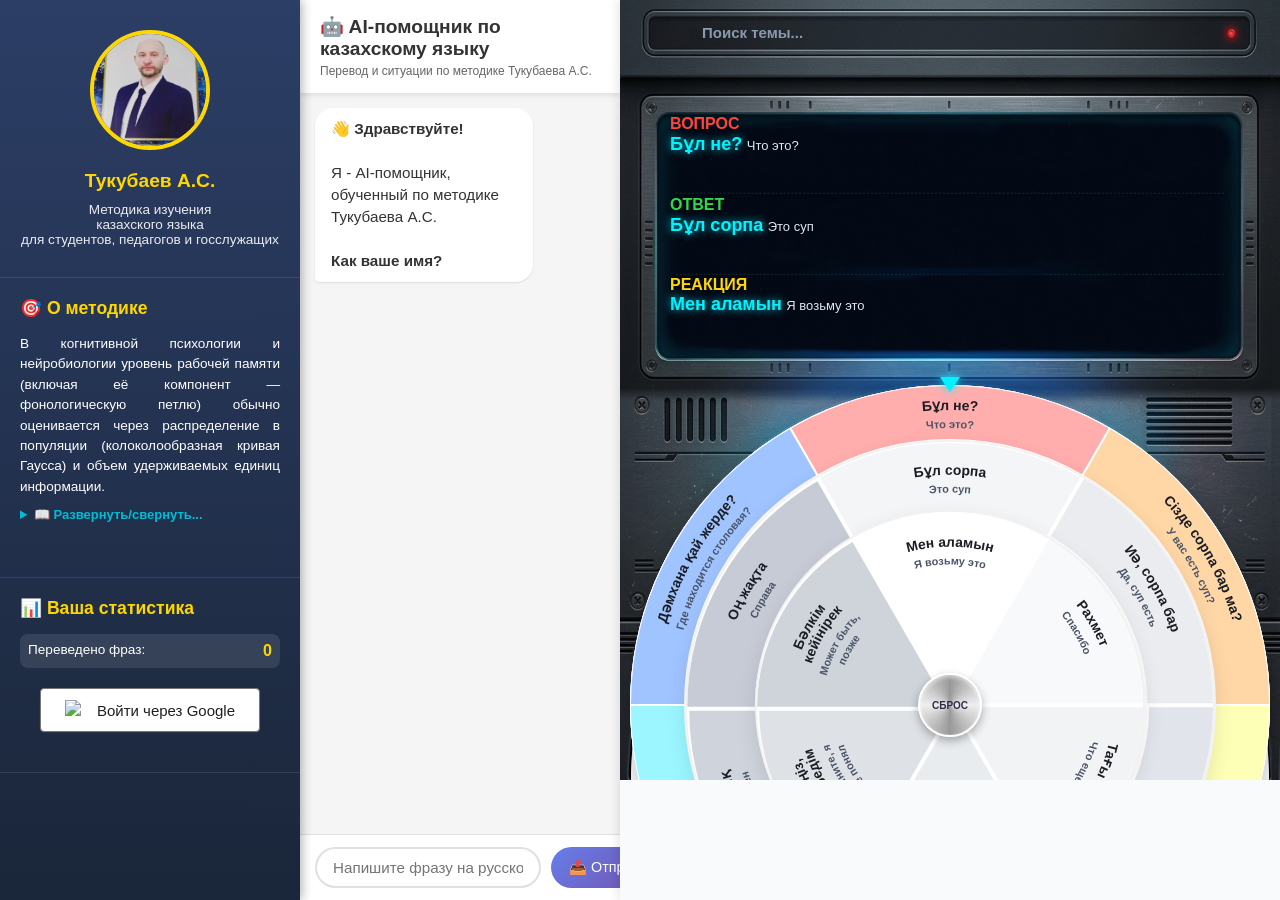
==== index.html @ c535879f "Update index.html 1532" ====
<!DOCTYPE html>
<html lang="ru">
<head>
    <meta charset="UTF-8">
    <meta name="viewport" content="width=device-width, initial-scale=1.0, user-scalable=no">
    <link rel="stylesheet" href="stylesheet.css">
    <title>Изучение казахского языка по методике Тукубаева А.С.</title>
</head>
<body>
    <div class="menu-overlay" id="menuOverlay"></div>
    <div class="menu-overlay-right" id="menuOverlayRight"></div>

    <div class="container">
        <div class="sidebar" id="sidebar">
            <div class="profile">
                <div class="avatar-placeholder">
                    <img src="as.jpg" alt="Тукубаев А.С." class="avatar">
                </div>
                <h2>Тукубаев А.С.</h2>
                <p>Методика изучения<br>казахского языка<br>
                для студентов, педагогов и госслужащих</p>
            </div>

            <div class="method-info">
                <h3>🎯 О методике</h3>
                <p style="text-align: justify; margin-bottom: 5px;">
                    В когнитивной психологии и нейробиологии уровень рабочей памяти (включая её компонент — фонологическую петлю) обычно оценивается через распределение в популяции (колоколообразная кривая Гаусса) и объем удерживаемых единиц информации.
                </p>

                <details style="margin-bottom: 15px; cursor: pointer;">
                    <summary style="font-weight: bold; color: #00bcd4; margin-bottom: 15px; padding: 5px 0; font-size: 13px;">
                        📖 Развернуть/свернуть...
                    </summary>
                    
                    <div style="padding-left: 12px; border-left: 2px solid rgba(255,255,255,0.15); margin-top: 10px;">
                        <p style="text-align: justify; margin-bottom: 20px;">   
                            Понятие «магического числа 7±2» (Джордж Миллер) для рабочей памяти сейчас пересмотрено. Современные исследования (например, Нэльсона Коуэна) доказывают, что чистый объем рабочей памяти (без применения фокусов кодирования и мнемотехник) у обычного человека составляет всего 4±1 единицы информации. Однако, устоявшиеся методики обучения языкам продолжают опираться на сильную фонологическую и рабочую память, хотя людей с таким типом памяти около 10-15%. В результате такого обучения, из группы в 20 слушателей, более-менее комфортно себя чувствуют лишь 2-3 человека.<br><br>
                            Ситуация усугубляется очередностью обучения, когда слушателю, не умеющему говорить на языке и не понимающему его, предлагается учить алфавит, числа и грамматику. Хотя в природе заложено, что ребенок сперва начинает говорить и понимать речь, а лишь затем переходит к алфавиту.
                        </p>
                        
                        <p style="text-align: justify; margin-bottom: 20px;">
                            Авторская концепция <b>Тукубаева А.С.</b> фокусируется на естественном освоении языка через контекст и практику, минуя классические академические барьеры.
                        </p>

                        <ul style="margin-bottom: 15px; padding-left: 20px;">
                            <li style="text-align: justify; margin-bottom: 8px;"><b>Естественный алгоритм:</b> Сначала формирование навыка понимания и живой речи, затем — систематизация правил.</li>
                            <li style="text-align: justify; margin-bottom: 8px;"><b>Деловая коммуникация на выбор:</b> Изучение структур, необходимых для студенческой жизни, профессионального общения и официального стиля.</li>
                            <li style="text-align: justify; margin-bottom: 8px;"><b>Прикладной характер:</b> Инструменты для мгновенного внедрения языка в ежедневную учебную или рабочую деятельность.</li>
                        </ul>

                        <div style="padding: 10px; background: rgba(255,255,255,0.1); border-radius: 10px; font-style: italic; font-size: 11px; margin-top: 15px; text-align: justify;">
                            "Методика ориентирована на результат: от первого диалога до свободного владения в профессиональной среде."
                        </div>
                    </div>
                </details>
            </div>

            <div class="stats">
                <h3 id="statsTitle">📊 Ваша статистика</h3>
                <div class="stat-item">
                    <span class="stat-label">Переведено фраз:</span>
                    <span class="stat-value" id="totalTranslations">0</span>
                </div>
                
                <div id="auth-google-container">
                    <button id="google-signin-btn" class="btn-google">
                        <img src="https://authjs.dev/img/providers/google.svg" alt="Google" width="20" height="20">
                        Войти через Google
                    </button>
                </div>
                <button id="logout-btn" class="btn-logout" style="display: none;">Выйти из аккаунта</button>
            </div>     
        </div>

        <div class="chat-area">
            <div class="chat-header">
                <button class="menu-toggle" id="menuToggle">☰</button>
                <div class="header-text">
                    <h1>🤖 AI-помощник по казахскому языку</h1>
                    <p>Перевод и ситуации по методике Тукубаева А.С.</p>
                </div>
                <button class="menu-toggle-right" id="menuToggleRight">🎡</button>
            </div>

            <div class="messages" id="messages">
                <div class="message bot">
                    <div class="message-content">
                        👋 <strong>Здравствуйте!</strong><br><br>
                        Я - AI-помощник, обученный по методике Тукубаева А.С.<br><br>
                        <strong>Как ваше имя?</strong>
                    </div>
                </div>
            </div>

            <form class="input-area" id="chatForm">
                <input type="text" id="userInput" placeholder="Напишите фразу на русском..." required />
                <button type="submit" id="sendBtn">📤 Отправить</button>
            </form>
        </div>

<div class="sidebar-right" id="sidebarRight">
            <button class="menu-close-right" id="menuCloseRight">🎡</button>

            <div class="calculator-device">
                
                <div class="calc-search-row">
                    <div class="search-wrapper">
                        <input type="text" id="themeSearch" class="theme-search-input" placeholder="Поиск темы...">
                        <button type="button" id="clearSearchBtn" class="clear-search-btn" aria-label="Очистить поиск">&times;</button>
                    </div>
                    <div id="searchSuggestions" class="search-suggestions-box"></div>
                </div>

                <div id="wheelsDisplay" class="calc-screen-area">
                    
                    <div class="calc-display-line">
                        <span class="lbl-q">ВОПРОС</span>
                        <div class="txt-box">
                            <span class="lang-kk" id="dash-q-kk">-</span>
                            <span class="lang-ru" id="dash-q-ru">-</span>
                        </div>
                    </div>

                    <div class="calc-display-line">
                        <span class="lbl-a">ОТВЕТ</span>
                        <div class="txt-box">
                            <span class="lang-kk" id="dash-a-kk">-</span>
                            <span class="lang-ru" id="dash-a-ru">-</span>
                        </div>
                    </div>

                    <div class="calc-display-line">
                        <span class="lbl-r">РЕАКЦИЯ</span>
                        <div class="txt-box">
                            <span class="lang-kk" id="dash-r-kk">-</span>
                            <span class="lang-ru" id="dash-r-ru">-</span>
                        </div>
                    </div>

                </div>

                <div class="calc-wheels-deck">
    
    <div id="wheelsContainer" class="wheels-container"></div>
    
</div>

            </div> </div>
        
    </div> <script src="https://cdn.jsdelivr.net/npm/@supabase/supabase-js@2"></script>
    <script src="js/supabase-config.js"></script>
    <script src="js/wheels_library.js"></script>
    <script src="js/localTranslator.js"></script>
    <script src="js/right-panel.js"></script>
    <script src="js/chat.js"></script>
    
    <script>
        // === Управление левым меню ===
        const menuToggle = document.getElementById('menuToggle');
        const sidebar = document.getElementById('sidebar');
        const menuOverlay = document.getElementById('menuOverlay');
        
        function openMenu() {
            sidebar.classList.add('open');
            menuOverlay.classList.add('active');
            document.body.style.overflow = 'hidden';
        }
        function closeMenu() {
            sidebar.classList.remove('open');
            menuOverlay.classList.remove('active');
            document.body.style.overflow = '';
        }
        if (menuToggle) menuToggle.addEventListener('click', (e) => { e.stopPropagation(); sidebar.classList.contains('open') ? closeMenu() : openMenu(); });
        if (menuOverlay) menuOverlay.addEventListener('click', closeMenu);
        
        // === Управление статистикой ===
        function updateStatsTitle() {
            const statsTitle = document.getElementById('statsTitle');
            const userName = localStorage.getItem('userName');
            statsTitle.innerHTML = userName ? `📊 Ваша статистика, ${userName}` : `📊 Ваша статистика`;
        }
        updateStatsTitle();
        window.addEventListener('storage', (e) => { if (e.key === 'userName') updateStatsTitle(); });

        // === УПРАВЛЕНИЕ ПРАВОЙ ПАНЕЛЬЮ ===
        const menuToggleRight = document.getElementById('menuToggleRight');
        const menuCloseRight = document.getElementById('menuCloseRight');
        const sidebarRight = document.getElementById('sidebarRight');
        const menuOverlayRight = document.getElementById('menuOverlayRight');

        function openRightMenu() {
            sidebarRight.classList.add('open');
            if (menuOverlayRight) menuOverlayRight.classList.add('active');
            document.body.style.overflow = 'hidden';
        }

        function closeRightMenu() {
            sidebarRight.classList.remove('open');
            if (menuOverlayRight) menuOverlayRight.classList.remove('active');
            document.body.style.overflow = '';
        }

        function toggleRightMenu() {
            if (sidebarRight.classList.contains('open')) {
                closeRightMenu();
            } else {
                openRightMenu();
            }
        }

        if (menuToggleRight) {
            menuToggleRight.addEventListener('click', (e) => {
                e.preventDefault();
                e.stopPropagation();
                toggleRightMenu();
            });
        }

        if (menuCloseRight) {
            menuCloseRight.addEventListener('click', (e) => {
                e.preventDefault();
                e.stopPropagation();
                closeRightMenu();
            });
        }

        if (menuOverlayRight) {
            menuOverlayRight.addEventListener('click', (e) => {
                e.preventDefault();
                e.stopPropagation();
                closeRightMenu();
            });
        }

        document.addEventListener('keydown', (e) => {
            if (e.key === 'Escape' && sidebarRight.classList.contains('open')) {
                closeRightMenu();
            }
        });
    </script>
    
    <div id="actionMenu">
        <div class="action-menu-title">Выберите действие для фразы</div>
        <div class="action-buttons-container">
            <button id="actionTranslate" class="action-btn">
                <span class="action-btn-icon">✨</span>
                <div class="action-btn-text">
                    Перевести фразу
                    <span>Точный перевод и грамматический разбор слов</span>
                </div>
            </button>
            <button id="actionDiscuss" class="action-btn">
                <span class="action-btn-icon">💬</span>
                <div class="action-btn-text">
                    Обсудить ситуацию
                    <span>Совет по этикету и пример живого мини-диалога</span>
                </div>
            </button>
        </div>
    </div>
    <div id="actionMenuOverlay"></div>

</body>
</html>
---- stylesheet.css ----
/* ======================================================
   1. ПЕРЕМЕННЫЕ И СБРОС
   ====================================================== */
:root {
    /* Градиенты */
    --primary-gradient: linear-gradient(135deg, #667eea 0%, #764ba2 100%);
    --sidebar-gradient: linear-gradient(180deg, #2c3e66 0%, #1a2639 100%);
    
    /* Цвета */
    --gold: #ffd700;
    --cyan: #00f3ff;
    --cyan-dark: #00b4d8;
    --text-dark: #1e293b;
    --text-light: #f8fafc;
    
    /* Размеры */
    --sidebar-width: 280px;
    --sidebar-right-width: 320px;
    --wheel-size: 646px;
    
    /* Радиусы */
    --radius-sm: 4px;
    --radius-md: 10px;
    --radius-lg: 18px;
    --radius-xl: 24px;
}

* {
    margin: 0;
    padding: 0;
    box-sizing: border-box;
}

body {
    font-family: 'Segoe UI', Tahoma, Geneva, Verdana, sans-serif;
    background: var(--primary-gradient);
    height: 100dvh;
    overflow: hidden;
}

::-webkit-scrollbar { width: 6px; }
::-webkit-scrollbar-track { background: #e0e0e0; }
::-webkit-scrollbar-thumb { background: #888; border-radius: var(--radius-sm); }

/* ======================================================
   2. КОНТЕЙНЕРЫ
   ====================================================== */
.container {
    display: flex;
    height: 100%;
    width: 100%;
}

/* ======================================================
   3. ЛЕВАЯ ПАНЕЛЬ (САЙДБАР)
   ====================================================== */
.sidebar {
    position: fixed;
    left: 0;
    top: 0;
    width: var(--sidebar-width);
    height: 100%;
    background: var(--sidebar-gradient);
    color: white;
    display: flex;
    flex-direction: column;
    box-shadow: 2px 0 10px rgba(0,0,0,0.3);
    overflow-y: auto;
    z-index: 200;
    transform: translateX(-100%);
    transition: transform 0.3s ease;
}

.sidebar.open { transform: translateX(0); }

.menu-overlay {
    position: fixed;
    inset: 0;
    background: rgba(0,0,0,0.5);
    z-index: 150;
    display: none;
}
.menu-overlay.active { display: block; }

.profile {
    text-align: center;
    padding: 30px 20px;
    border-bottom: 1px solid rgba(255,255,255,0.1);
}

.avatar-placeholder {
    width: 120px;
    height: 120px;
    border-radius: 50%;
    border: 4px solid var(--gold);
    margin: 0 auto 20px;
    background: var(--primary-gradient);
    display: flex;
    align-items: center;
    justify-content: center;
    overflow: hidden;
}
.avatar-placeholder img {
    width: 100%;
    height: 100%;
    object-fit: cover;
}

.profile h2 {
    font-size: 1.2em;
    margin-bottom: 10px;
    color: var(--gold);
}
.profile p {
    font-size: 0.85em;
    opacity: 0.9;
}

.method-info, .stats {
    padding: 20px;
    border-bottom: 1px solid rgba(255,255,255,0.1);
}
.method-info h3, .stats h3 {
    color: var(--gold);
    margin-bottom: 15px;
    font-size: 1.1em;
}
.method-info p { line-height: 1.5; margin-bottom: 15px; font-size: 0.85em; }
.method-info ul { list-style: none; padding-left: 0; }
.method-info li {
    margin: 8px 0;
    padding-left: 18px;
    position: relative;
    font-size: 0.85em;
}
.method-info li::before {
    content: "✓";
    position: absolute;
    left: 0;
    color: var(--gold);
}

.stat-item {
    display: flex;
    justify-content: space-between;
    margin: 10px 0;
    padding: 8px;
    background: rgba(255,255,255,0.1);
    border-radius: 8px;
}
.stat-label { font-size: 0.85em; }
.stat-value { font-weight: bold; color: var(--gold); }

/* Google Auth */
#auth-google-container { display: flex; justify-content: center; margin: 20px 0; }

.btn-google {
    display: inline-flex;
    align-items: center;
    justify-content: center;
    background: #fff;
    color: #1f1f1f;
    font-family: 'Roboto', sans-serif;
    font-size: 15px;
    font-weight: 500;
    padding: 11px 24px;
    border: 1px solid #747775;
    border-radius: var(--radius-sm);
    cursor: pointer;
    transition: background-color 0.2s, box-shadow 0.2s;
    box-shadow: 0 1px 2px 0 rgba(60,64,67,0.3), 0 1px 3px 1px rgba(60,64,67,0.15);
}
.btn-google:hover { background-color: #f8fafd; }
.btn-google:active { background-color: #f1f3f4; }
.btn-google img { margin-right: 12px; display: block; }

.btn-logout {
    display: block;
    margin: 15px auto;
    background: transparent;
    color: #b3261e;
    border: 1px solid #b3261e;
    padding: 8px 16px;
    font-size: 14px;
    font-weight: 500;
    border-radius: var(--radius-sm);
    cursor: pointer;
    transition: background-color 0.2s;
}
.btn-logout:hover { background-color: rgba(179, 38, 30, 0.08); }

/* ======================================================
   4. ЦЕНТРАЛЬНАЯ ЗОНА: ЧАТ
   ====================================================== */
.chat-area {
    flex: 1;
    display: flex;
    flex-direction: column;
    background: #f5f5f5;
    width: 100%;
    overflow: hidden;
}

.chat-header {
    background: white;
    padding: 15px 20px;
    box-shadow: 0 2px 5px rgba(0,0,0,0.1);
    flex-shrink: 0;
    display: flex;
    align-items: center;
    gap: 15px;
}

.menu-toggle, .menu-toggle-right {
    background: var(--primary-gradient);
    border: none;
    color: white;
    width: 40px;
    height: 40px;
    border-radius: 50%;
    font-size: 20px;
    cursor: pointer;
    flex-shrink: 0;
    display: flex;
    align-items: center;
    justify-content: center;
}

.header-text { flex: 1; }
.header-text h1 { color: #333; font-size: 1.2em; margin: 0; }
.header-text p { color: #666; font-size: 0.75em; margin-top: 4px; }

.messages {
    flex: 1;
    overflow-y: auto;
    padding: 15px;
    display: flex;
    flex-direction: column;
    gap: 12px;
}

.message {
    display: flex;
    animation: fadeIn 0.3s ease-in;
}
.message.user { justify-content: flex-end; }
.message.bot { justify-content: flex-start; }

.message-content {
    max-width: 75%;
    padding: 10px 16px;
    border-radius: var(--radius-lg);
    line-height: 1.45;
    word-wrap: break-word;
    font-size: 0.95em;
}
.message.user .message-content {
    background: var(--primary-gradient);
    color: white;
    border-bottom-right-radius: var(--radius-sm);
}
.message.bot .message-content {
    background: white;
    color: #333;
    border-bottom-left-radius: var(--radius-sm);
    box-shadow: 0 1px 2px rgba(0,0,0,0.1);
}

.typing-indicator {
    display: inline-block;
    padding: 10px 16px;
    background: white;
    border-radius: var(--radius-lg);
    border-bottom-left-radius: var(--radius-sm);
}
.typing-indicator span {
    display: inline-block;
    width: 8px;
    height: 8px;
    border-radius: 50%;
    background: #999;
    margin: 0 2px;
    animation: typing 1.4s infinite;
}
.typing-indicator span:nth-child(2) { animation-delay: 0.2s; }
.typing-indicator span:nth-child(3) { animation-delay: 0.4s; }

.input-area {
    background: white;
    padding: 12px 15px;
    border-top: 1px solid #e0e0e0;
    display: flex;
    gap: 10px;
    flex-shrink: 0;
}
.input-area input {
    flex: 1;
    padding: 10px 16px;
    border: 2px solid #e0e0e0;
    border-radius: 25px;
    font-size: 0.95em;
    outline: none;
}
.input-area input:focus { border-color: #667eea; }
.input-area button {
    padding: 10px 18px;
    background: var(--primary-gradient);
    color: white;
    border: none;
    border-radius: 25px;
    cursor: pointer;
    font-size: 0.9em;
    white-space: nowrap;
}
.input-area button:active { transform: scale(0.97); }

/* ======================================================
   5. ПРАВАЯ ПАНЕЛЬ
   ====================================================== */
.sidebar-right {
    position: fixed;
    right: 0;
    top: 0;
    width: var(--sidebar-right-width);
    height: 100%;
    background: var(--text-light);
    color: var(--text-dark);
    display: flex;
    flex-direction: column;
    box-shadow: -2px 0 10px rgba(0,0,0,0.1);
    overflow-y: auto;
    z-index: 200;
    transform: translateX(100%);
    transition: transform 0.3s ease;
}
.sidebar-right.open { transform: translateX(0); }

.menu-overlay-right {
    position: fixed;
    inset: 0;
    background: rgba(0,0,0,0.5);
    z-index: 150;
    display: none;
}
.menu-overlay-right.active { display: block; }

.right-panel-header {
    display: flex;
    justify-content: space-between;
    align-items: center;
    padding: 20px 16px 10px;
}
.right-panel-header h3 { margin: 0; font-size: 1.1em; color: var(--text-dark); }

.expand-wheels-btn {
    background: var(--primary-gradient);
    border: none;
    color: white;
    width: 36px;
    height: 36px;
    border-radius: 50%;
    font-size: 18px;
    cursor: pointer;
}

.search-theme-compact {
    width: 100%;
    padding: 0 20px;
    margin: 15px 0;
    position: relative;
    z-index: 110;
}
.search-wrapper {
    position: relative;
    width: 100%;
    display: flex;
    align-items: center;
}

#themeSearch.theme-search-input {
    width: 100%;
    height: 40px;
    padding: 8px 36px 8px 38px;
    font-size: 15px;
    font-weight: 700;
    color: #1a1d24;
    background: #edf2f7 url("data:image/svg+xml,...") no-repeat 14px center;
    background-size: 16px;
    border: 1px solid #e2e8f0;
    border-radius: var(--radius-md);
    outline: none;
    box-shadow: 0 2px 6px rgba(0,0,0,0.04);
}
#themeSearch.theme-search-input:focus {
    background-color: #fff;
    border-color: var(--cyan-dark);
    box-shadow: 0 0 0 4px rgba(0,180,216,0.15);
}

.clear-search-btn {
    position: absolute;
    right: 12px;
    top: 50%;
    transform: translateY(-50%);
    background: none;
    border: none;
    font-size: 20px;
    color: #94a3b8;
    cursor: pointer;
    display: none;
}
.clear-search-btn:hover { color: #64748b; }

.search-suggestions-box {
    position: absolute;
    top: 44px;
    left: 20px;
    right: 20px;
    background: #fff;
    border: 1px solid #e2e8f0;
    border-radius: var(--radius-md);
    box-shadow: 0 10px 25px rgba(0,0,0,0.1);
    max-height: 200px;
    overflow-y: auto;
    display: none;
    z-index: 120;
}
.suggestion-item {
    padding: 10px 14px;
    font-size: 14px;
    color: #334155;
    cursor: pointer;
}
.suggestion-item:hover {
    background: #f1f5f9;
    color: var(--cyan-dark);
    font-weight: bold;
}

.wheels-container {
    display: flex;
    justify-content: center;
    align-items: center;
    position: relative;
    width: 100%;
    flex-shrink: 0;
    margin-top: 10px;
    z-index: 10;
}

.right-panel-footer {
    padding: 16px;
    text-align: center;
    font-size: 10px;
    color: #94a3b8;
    border-top: 1px solid #e2e8f0;
    margin-top: auto;
}

/* ======================================================
   6. КОЛЁСА ЛУЛЛИЯ
   ====================================================== */
.device-body {
    position: relative;
    width: var(--wheel-size);
    height: var(--wheel-size);
    background: transparent;
    border-radius: 50%;
    display: flex;
    align-items: center;
    justify-content: center;
    box-shadow: 0 0 20px rgba(0,0,0,0.15);
    margin: 0 auto;
}

.pointer-needle {
    position: absolute;
    top: -8px;
    left: 50%;
    transform: translateX(-50%);
    width: 0;
    height: 0;
    border-left: 10px solid transparent;
    border-right: 10px solid transparent;
    border-top: 18px solid var(--cyan-dark);
    z-index: 100;
}

.wheel {
    position: absolute;
    border-radius: 50%;
    transition: transform 0.4s cubic-bezier(0.1, 0.8, 0.25, 1.15);
    cursor: grab;
    box-shadow: 0px 8px 20px rgba(0,0,0,0.1), inset 0px 1px 3px rgba(255,255,255,0.5);
    overflow: hidden;
    background-color: #fff;
}
.wheel:active { cursor: grabbing; }

.wheel-svg { pointer-events: none; }
.wheel-svg path {
    fill-opacity: 1 !important;
    stroke-opacity: 1 !important;
}

.outer-wheel { width: 640px; height: 640px; z-index: 1; }
.middle-wheel {
    width: 530px;
    height: 530px;
    z-index: 3;
    border: 2px solid rgba(0,0,0,0.05);
}
.inner-wheel {
    width: 390px;
    height: 390px;
    z-index: 5;
    border: 2px solid rgba(0,0,0,0.05);
}

.center-cap {
    position: absolute;
    width: 64px;
    height: 64px;
    border-radius: 50%;
    background: conic-gradient(from 0deg, #999, #eee, #999, #eee, #999);
    box-shadow: 0px 4px 10px rgba(0,0,0,0.3), inset 0 2px 4px rgba(255,255,255,0.6);
    z-index: 999 !important;
    cursor: pointer !important;
    pointer-events: auto !important; /* ✅ КЛЮЧЕВОЙ ФИКС */
    border: 2px solid #ffffff;
    display: flex;
    align-items: center;
    justify-content: center;
    font-size: 10px;
    font-weight: 900;
    color: #2b2d42;
    text-transform: uppercase;
    user-select: none;
    -webkit-tap-highlight-color: transparent;
    transition: transform 0.15s ease;
}

.center-cap:active {
    transform: scale(0.92);
}

.segment-cell {
    position: absolute;
    width: 100%;
    height: 100%;
    top: 0;
    left: 0;
    overflow: visible;
    background: transparent !important;
}

.svg-text-kk { font-size: 14px; font-weight: 800; fill: #1a1d24; }
.svg-text-ru { font-size: 11px; font-weight: 600; fill: #4a5568; }

/* ======================================================
   7. КАЛЬКУЛЯТОР (ИНДУСТРИАЛЬНЫЙ СТИЛЬ)
   ====================================================== */
.calculator-device {
    width: 660px !important;
    height: 780px;
    background: url('foncalc.png') no-repeat center top;
    background-size: 100% 100%;
    position: relative;
    margin: 0 auto;
    overflow: hidden;
}

/* Поиск в калькуляторе */
.calc-search-row {
    position: absolute;
    top: 14px;
    left: 40px;
    right: 45px;
    height: 36px;
    display: flex;
    align-items: center;
    z-index: 50;
}
.calc-search-row .search-wrapper {
    width: 100%;
    height: 100%;
    position: relative;
    display: flex;
    align-items: center;
}
.calc-search-row .search-wrapper::before {
    content: "";
    position: absolute;
    left: 15px;
    width: 16px;
    height: 16px;
    background: url("data:image/svg+xml,...") no-repeat center;
    background-size: contain;
    pointer-events: none;
    z-index: 52;
}
.calc-search-row .theme-search-input {
    width: 100%;
    height: 100%;
    background: transparent !important;
    background-image: none !important;
    border: none !important;
    outline: none !important;
    box-shadow: none !important;
    color: #fff !important;
    font-size: 15px !important;
    padding: 0 35px 0 42px !important;
    z-index: 51;
}
.calc-search-row .theme-search-input::placeholder {
    color: #8a99ad !important;
    opacity: 1 !important;
}
.calc-search-row .theme-search-input:focus::placeholder {
    color: transparent !important;
    opacity: 0 !important;
}

/* Экран результатов */
.calc-screen-area {
    position: absolute;
    top: 100px;
    left: 40px;
    right: 40px;
    height: 230px;
    display: flex;
    flex-direction: column;
    justify-content: space-between;
    padding: 15px 10px;
    background: transparent;
    z-index: 45;
}

.calc-display-line .lang-kk {
    font-size: 18px !important;
    font-weight: 700 !important;
    color: var(--cyan) !important;
    text-shadow: 0 0 8px rgba(0,243,255,0.8) !important;
}
.calc-display-line .lang-ru {
    font-size: 13px !important;
    font-weight: 500 !important;
    color: #e2e8f0 !important;
}
.calc-display-line .lbl-q { color: #ff453a !important; font-weight: 800; }
.calc-display-line .lbl-a { color: #32d74b !important; font-weight: 800; }
.calc-display-line .lbl-r { color: #ffd60a !important; font-weight: 800; }

/* Дека для колёс */
.calc-wheels-deck {
    position: absolute;
    top: 365px;
    left: 0;
    width: 100%;
    height: 435px;
    overflow: hidden;
    z-index: 10;
}
.calc-wheels-deck #wheelsContainer {
    position: absolute;
    top: 5px;
    left: 50%;
    transform: translateX(-50%) !important;
    width: 640px;
    height: 640px;
    z-index: 15;
    background-color: #fff !important;
    border-radius: 50% !important;
    opacity: 1 !important;
    box-shadow: none !important;
}
.calc-wheels-deck .pointer-needle {
    position: absolute;
    top: -5px;
    left: 50%;
    transform: translateX(-50%);
    width: 0;
    height: 0;
    border-left: 10px solid transparent;
    border-right: 10px solid transparent;
    border-top: 15px solid var(--cyan);
    filter: drop-shadow(0 0 5px var(--cyan));
    z-index: 40;
}


/* ======================================================
   8. ACTION MENU (ШТОРКА ДЕЙСТВИЙ)
   ====================================================== */
#actionMenu {
    position: fixed;
    bottom: -100%;
    left: 0;
    width: 100%;
    background: #fff;
    border-top-left-radius: var(--radius-xl);
    border-top-right-radius: var(--radius-xl);
    box-shadow: 0 -10px 30px rgba(0,0,0,0.15);
    z-index: 10000;
    transition: bottom 0.3s cubic-bezier(0.4, 0, 0.2, 1);
    padding: 24px 20px 34px;
}
#actionMenu.active { bottom: 0; }

#actionMenuOverlay {
    position: fixed;
    inset: 0;
    background: rgba(0,0,0,0.5);
    backdrop-filter: blur(2px);
    z-index: 9999;
    display: none;
    opacity: 0;
    transition: opacity 0.3s ease;
}
#actionMenuOverlay.active {
    display: block;
    opacity: 1;
}

.action-menu-title {
    font-size: 1.05em;
    font-weight: 700;
    color: var(--text-dark);
    text-align: center;
    margin-bottom: 20px;
}

.action-buttons-container {
    display: flex;
    flex-direction: column;
    gap: 12px;
}

.action-btn {
    display: flex;
    align-items: center;
    gap: 14px;
    width: 100%;
    padding: 14px 18px;
    border: 1px solid #e2e8f0;
    border-radius: 14px;
    background: #f8fafc;
    color: #334155;
    font-size: 0.95em;
    font-weight: 600;
    cursor: pointer;
    transition: all 0.2s ease;
}
.action-btn:hover { background: #f1f5f9; border-color: #cbd5e1; }
.action-btn:active { transform: scale(0.98); background: #edf2f7; }

.action-btn-icon { font-size: 20px; flex-shrink: 0; }
.action-btn-text { flex: 1; text-align: left; }
.action-btn-text span {
    display: block;
    font-size: 0.75em;
    font-weight: normal;
    color: #64748b;
    margin-top: 2px;
}

/* ======================================================
   9. SCOREBOARD (LED ТАБЛО)
   ====================================================== */
.scoreboard-container {
    background: #1e222b;
    border: 3px solid #11151c;
    border-radius: var(--radius-md);
    padding: 12px;
    margin: 15px;
    box-shadow: 0 4px 0 #0d1013, inset 0 1px 2px rgba(255,255,255,0.1);
}

.scoreboard-screen {
    background: #030914;
    border: 2px solid #0a1120;
    border-radius: 6px;
    padding: 16px 20px;
    box-shadow: inset 0 0 20px rgba(0,230,254,0.2);
    display: flex;
    flex-direction: column;
    gap: 16px;
}

.score-display {
    display: flex;
    flex-direction: row;
    align-items: flex-start;
    gap: 25px;
    padding-bottom: 14px;
    border-bottom: 1px dashed rgba(0,230,254,0.15);
    width: 100%;
}
.score-display:last-child {
    border-bottom: none;
    padding-bottom: 0;
}

.score-label {
    flex: 0 0 90px;
    font-family: 'Courier New', Courier, monospace;
    font-size: 11px;
    font-weight: 800;
    letter-spacing: 2px;
    text-transform: uppercase;
    padding-top: 3px;
}
.score-display.outer .score-label { color: #ff4757; text-shadow: 0 0 8px rgba(255,71,87,0.6); }
.score-display.middle .score-label { color: #2ed573; text-shadow: 0 0 8px rgba(46,213,115,0.6); }
.score-display.inner .score-label { color: #ffa502; text-shadow: 0 0 8px rgba(255,165,2,0.6); }

.score-value {
    flex: 1;
    display: flex;
    flex-direction: column;
    gap: 4px;
}
.score-value .lang-kk {
    font-family: 'Courier New', Courier, monospace;
    font-size: 16px;
    font-weight: 700;
    color: #00f0ff;
    text-shadow: 0 0 10px rgba(0,240,255,0.7), 0 0 20px rgba(0,240,255,0.3);
}
.score-value .lang-ru {
    font-family: 'Courier New', Courier, monospace;
    font-size: 13px;
    font-weight: 400;
    color: #70a1ff;
    opacity: 0.8;
    text-shadow: 0 0 4px rgba(112,161,255,0.4);
}

/* ======================================================
   10. МЕДИАЗАПРОСЫ
   ====================================================== */
@media (min-width: 769px) {
    .sidebar {
        position: relative;
        transform: translateX(0);
        width: 300px;
    }
    .menu-toggle { display: none; }
    .menu-overlay { display: none !important; }

    .sidebar-right {
        position: relative;
        transform: translateX(0) !important;
        width: 660px;
        align-items: center;
    }
    .menu-toggle-right { display: none !important; }
    .menu-overlay-right { display: none !important; }
    .menu-close-right { display: none !important; }

    .device-body {
        width: var(--wheel-size);
        height: var(--wheel-size);
    }
    .wheels-container {
        margin-top: 15px;
        overflow: visible;
    }

    .scoreboard-container {
        flex-direction: row;
        justify-content: space-between;
        gap: 15px;
        margin-top: 20px;
        margin-bottom: 25px;
        width: 100%;
    }
    .score-display { flex: 1; min-width: 0; }

    #actionMenu {
        max-width: 420px;
        bottom: auto;
        top: 50%;
        left: 50%;
        transform: translate(-50%, -50%) scale(0.9);
        border-radius: 20px;
        opacity: 0;
        pointer-events: none;
        transition: transform 0.2s ease, opacity 0.2s ease;
    }
    #actionMenu.active {
        transform: translate(-50%, -50%) scale(1);
        opacity: 1;
        pointer-events: auto;
    }
}

@media (max-width: 768px) {
    .sidebar-right {
        position: fixed;
        top: 0;
        right: 0;
        width: 100%;
        height: 100%;
        z-index: 9999;
        transform: translateX(100%);
        padding-top: 80px;
    }
    .sidebar-right.open { transform: translateX(0); }

    .menu-close-right {
        display: flex;
        position: absolute;
        top: 15px;
        right: 16px;
        width: 42px;
        height: 42px;
        background: #fff;
        border: 1px solid #e2e8f0;
        border-radius: 50%;
        align-items: center;
        justify-content: center;
        font-size: 19px;
        cursor: pointer;
        z-index: 10010;
    }
    .menu-close-right:active { background: #f1f5f9; }

    .search-theme-compact {
        position: absolute;
        top: 0;
        left: 0;
        width: 100%;
        height: 75px;
        margin: 0;
        padding: 15px 70px 15px 16px;
        background: #f8fafc;
        border-bottom: 1px solid #e2e8f0;
        z-index: 90;
    }
    .search-wrapper { height: 100%; }
    #themeSearch.theme-search-input { height: 100%; border-radius: 8px; }
    .search-suggestions-box {
        left: 16px;
        right: 70px;
        top: 60px;
        z-index: 120;
    }

    .wheels-container {
        min-height: 350px;
        margin: 10px 0 -280px 0;
        overflow: visible;
    }
    .device-body {
        transform: scale(0.5);
        transform-origin: center top;
        margin: 0 auto;
        width: var(--wheel-size);
        height: var(--wheel-size);
    }

    .scoreboard-container { margin-top: 10px; z-index: 120; }
}

@media (max-width: 380px) {
    .wheels-container { min-height: 300px; }
    .device-body { transform: scale(0.43); }
}
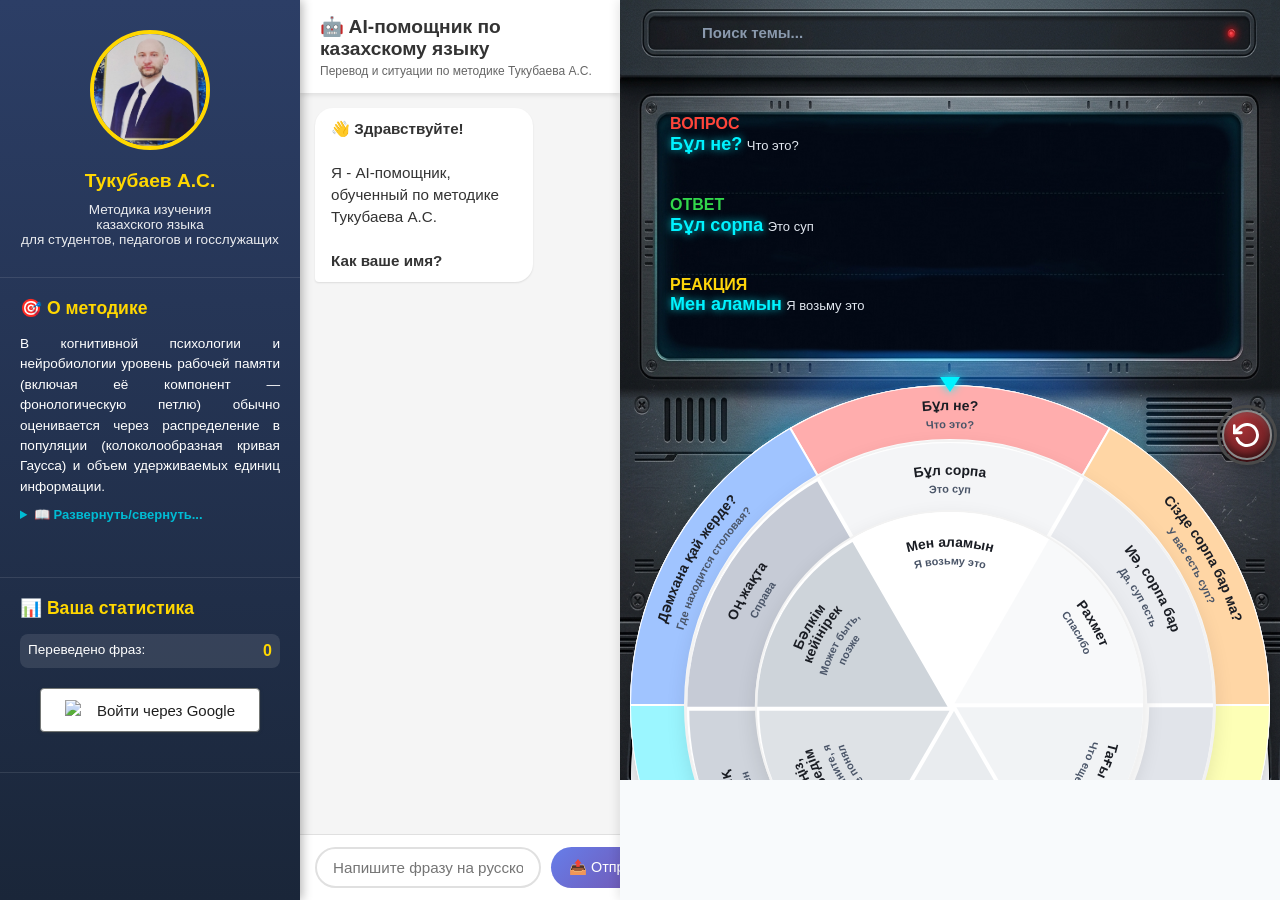
==== commit 8b72e388: "Update index.html 1309" ====
--- a/index.html
+++ b/index.html
@@ -144,8 +144,9 @@
     <div id="wheelsContainer" class="wheels-container"></div>
     
 </div>
-
-            </div> </div>
+            </div> 
+			
+			</div>
         
     </div> <script src="https://cdn.jsdelivr.net/npm/@supabase/supabase-js@2"></script>
     <script src="js/supabase-config.js"></script>
--- a/stylesheet.css
+++ b/stylesheet.css
@@ -332,6 +332,11 @@
     z-index: 200;
     transform: translateX(100%);
     transition: transform 0.3s ease;
+	/* ✅ ДОБАВЛЯЕМ ИЗОБРАЖЕНИЕ ВНИЗУ */
+    background-image: url('foncalcbottom.png');
+    background-repeat: no-repeat;
+    background-position: bottom center;
+    background-size: 100% auto; /* растягиваем по ширине */
 }
 .sidebar-right.open { transform: translateX(0); }
 
@@ -437,6 +442,7 @@
     font-weight: bold;
 }
 
+/* ===== КОНТЕЙНЕР КОЛЁС ===== */
 .wheels-container {
     display: flex;
     justify-content: center;
@@ -444,8 +450,70 @@
     position: relative;
     width: 100%;
     flex-shrink: 0;
+    z-index: 10;
     margin-top: 10px;
-    z-index: 10;
+}
+
+
+.reset-btn-outside {
+    position: absolute;
+    top: 45px;
+    right: 8px;
+    width: 50px;
+    height: 50px;
+    border-radius: 50%;
+    
+    background: radial-gradient(circle at 35% 30%, #a83236, #5a1a1e);
+    color: #f7fafc;
+    font-size: 11px;
+    font-weight: 700;
+    cursor: pointer;
+    z-index: 50;
+    display: flex;
+    align-items: center;
+    justify-content: center;
+    text-align: center;
+    line-height: 1.1;
+    padding: 0;
+    text-transform: uppercase;
+    letter-spacing: 0.5px;
+    
+    /* ===== СЕРЫЙ ОБОДОК (ПО УМОЛЧАНИЮ) ===== */
+    border: 2px solid #8a8a8a;
+    outline: 3px solid #4a4a4a;
+    outline-offset: 2px;
+    
+    box-shadow: 
+        0 2px 0 #3d0e12,
+        0 4px 12px rgba(0, 0, 0, 0.4),
+        inset 0 -3px 6px rgba(0, 0, 0, 0.5),
+        inset 0 3px 6px rgba(255, 255, 255, 0.15);
+    
+    transition: all 0.12s ease;
+}
+
+.reset-btn-outside:hover {
+    transform: scale(1.04);
+    /* ===== ЗОЛОТИСТЫЙ ПРИ НАВЕДЕНИИ ===== */
+    border: 2px solid #c9a84c;
+    outline: 3px solid #7a6530;
+    box-shadow: 
+        0 2px 0 #3d0e12,
+        0 6px 12px rgba(0, 0, 0, 0.5),
+        inset 0 -3px 6px rgba(0, 0, 0, 0.5),
+        inset 0 3px 6px rgba(255, 255, 255, 0.2);
+}
+
+.reset-btn-outside:active {
+    transform: scale(0.93) translateY(2px);
+    /* ===== ЗОЛОТИСТЫЙ ПРИ НАЖАТИИ ===== */
+    border: 2px solid #c9a84c;
+    outline: 3px solid #7a6530;
+    box-shadow: 
+        0 1px 0 #3d0e12,
+        0 2px 4px rgba(0, 0, 0, 0.3),
+        inset 0 -2px 4px rgba(0, 0, 0, 0.6),
+        inset 0 2px 4px rgba(255, 255, 255, 0.05);
 }
 
 .right-panel-footer {
@@ -688,6 +756,19 @@
     z-index: 40;
 }
 
+/* ===== НИЖНЯЯ ПОЛОСКА КАЛЬКУЛЯТОРА ===== */
+.calculator-device::after {
+    content: '';
+    position: absolute;
+    bottom: 0;
+    left: 0;
+    right: 0;
+    height: 34px; /* ← точная высота картинки */
+    background: url('foncalcbottom.png') no-repeat center bottom;
+    background-size: 100% 100%; /* растянуть по ширине и высоте */
+    pointer-events: none;
+    z-index: 20; /* поверх всего, но под кнопкой если нужно */
+}
 
 /* ======================================================
    8. ACTION MENU (ШТОРКА ДЕЙСТВИЙ)
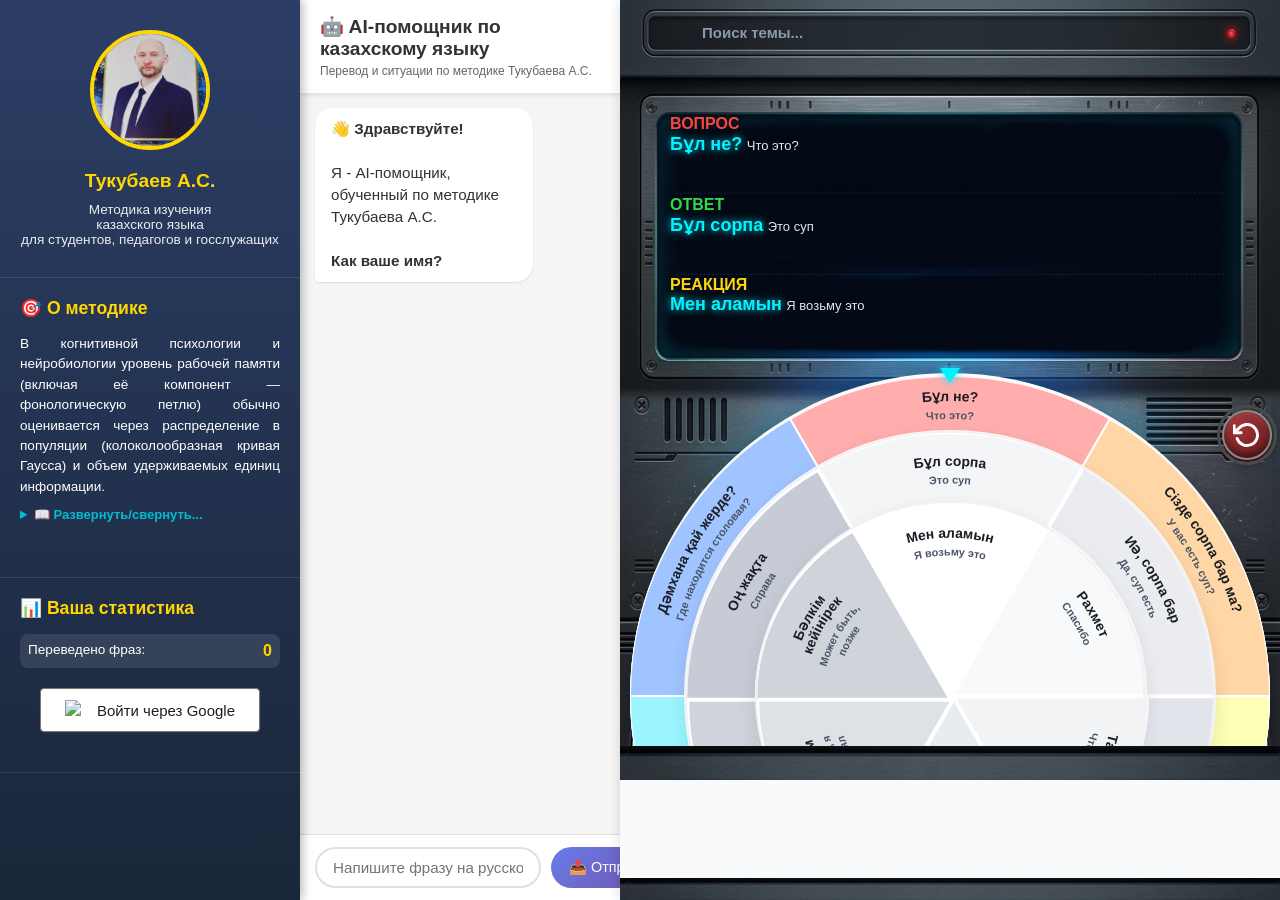
==== commit 0ca51a9d: "Update index.html 1429" ====
--- a/index.html
+++ b/index.html
@@ -5,6 +5,58 @@
     <meta name="viewport" content="width=device-width, initial-scale=1.0, user-scalable=no">
     <link rel="stylesheet" href="stylesheet.css">
     <title>Изучение казахского языка по методике Тукубаева А.С.</title>
+    <style>
+        .constructor-toggle-btn {
+            width: calc(100% - 32px);
+            margin: 0 16px 15px 16px;
+            background: linear-gradient(135deg, #2a9d8f, #264653);
+            color: white;
+            border: 1px solid #1d3557;
+            border-radius: 8px;
+            height: 40px;
+            font-size: 14px;
+            font-weight: bold;
+            cursor: pointer;
+            display: flex;
+            align-items: center;
+            justify-content: center;
+            gap: 8px;
+            box-shadow: 0 3px 6px rgba(0,0,0,0.16);
+            transition: all 0.2s ease;
+        }
+        .constructor-toggle-btn:hover {
+            background: linear-gradient(135deg, #2cbdab, #2a4d5c);
+        }
+        .constructor-toggle-btn.active-mode {
+            background: linear-gradient(135deg, #e63946, #9b2226) !important;
+        }
+        .circle-tabs button {
+            background: #e2e8f0;
+            border: 1px solid #cbd5e1;
+            padding: 6px;
+            border-radius: 4px;
+            cursor: pointer;
+            font-weight: 600;
+            color: #475569;
+            transition: all 0.15s ease;
+        }
+        .circle-tabs button.active {
+            background: #00b4d8;
+            color: white;
+            border-color: #0096b6;
+        }
+        .inline-phrase-row input {
+            border: 1px solid #cbd5e1;
+            border-radius: 4px;
+            padding: 6px 8px;
+            outline: none;
+            font-size: 13px;
+        }
+        .inline-phrase-row input:focus {
+            border-color: #00b4d8;
+            box-shadow: 0 0 0 2px rgba(0,180,216,0.15);
+        }
+    </style>
 </head>
 <body>
     <div class="menu-overlay" id="menuOverlay"></div>
@@ -69,7 +121,7 @@
                     </button>
                 </div>
                 <button id="logout-btn" class="btn-logout" style="display: none;">Выйти из аккаунта</button>
-            </div>     
+            </div>      
         </div>
 
         <div class="chat-area">
@@ -98,7 +150,7 @@
             </form>
         </div>
 
-<div class="sidebar-right" id="sidebarRight">
+        <div class="sidebar-right" id="sidebarRight">
             <button class="menu-close-right" id="menuCloseRight">🎡</button>
 
             <div class="calculator-device">
@@ -109,6 +161,16 @@
                         <button type="button" id="clearSearchBtn" class="clear-search-btn" aria-label="Очистить поиск">&times;</button>
                     </div>
                     <div id="searchSuggestions" class="search-suggestions-box"></div>
+                </div>
+
+                <button type="button" id="toggleConstructorBtn" class="constructor-toggle-btn" style="display: none;" onclick="toggleInlineConstructor()">
+    <span class="btn-icon">✍️</span>
+    <span class="btn-text">Создать тему</span>
+	</button>
+
+                <div id="inlineThemeInputs" style="display: none; gap: 8px; padding: 0 16px 12px 16px; width: 100%; box-sizing: border-box;">
+                    <input type="text" id="inlineTitleRu" placeholder="Название темы (RU), напр. Еда" style="flex: 1; padding: 6px 10px; border-radius: 6px; border: 1px solid #cbd5e1; font-size: 13px;">
+                    <input type="text" id="inlineTitleKk" placeholder="Тақырып атауы (KK), напр. Тамақ" style="flex: 1; padding: 6px 10px; border-radius: 6px; border: 1px solid #cbd5e1; font-size: 13px;">
                 </div>
 
                 <div id="wheelsDisplay" class="calc-screen-area">
@@ -139,20 +201,37 @@
 
                 </div>
 
+                <div id="inlinePhrasesPanel" style="display: none; background: rgba(255,255,255,0.95); padding: 12px; border-radius: 8px; margin: 12px 16px; border: 1px solid #cbd5e1; box-sizing: border-box;">
+                    <h4 style="margin: 0 0 8px 0; font-size: 12px; color: #475569; text-align: center; font-weight: bold; text-transform: uppercase; letter-spacing: 0.5px;">Заполнение секторов (от 1 до 6):</h4>
+                    
+                    <div class="circle-tabs" style="display: flex; gap: 6px; margin-bottom: 10px;">
+                        <button type="button" class="tab-btn active" onclick="switchConstructorTab('outer', this)" style="flex: 1; font-size: 11px;">Внешний круг</button>
+                        <button type="button" class="tab-btn" onclick="switchConstructorTab('middle', this)" style="flex: 1; font-size: 11px;">Средний круг</button>
+                        <button type="button" class="tab-btn" onclick="switchConstructorTab('inner', this)" style="flex: 1; font-size: 11px;">Внутренний круг</button>
+                    </div>
+
+                    <div id="inlineInputsHolder" style="max-height: 160px; overflow-y: auto; padding-right: 2px;"></div>
+                    
+                    <button type="button" onclick="applyInlineTheme()" style="width: 100%; margin-top: 10px; background: #2a9d8f; color: white; border: none; padding: 8px; border-radius: 6px; font-weight: bold; cursor: pointer; font-size: 13px; box-shadow: 0 2px 4px rgba(0,0,0,0.1);">
+                        💾 Сохранить тему в базу
+                    </button>
+                </div>
+
                 <div class="calc-wheels-deck">
+                    <div id="wheelsContainer" class="wheels-container"></div>
+                </div>
+            </div> 
+            
+        </div>
+        
+    </div> 
     
-    <div id="wheelsContainer" class="wheels-container"></div>
-    
-</div>
-            </div> 
-			
-			</div>
-        
-    </div> <script src="https://cdn.jsdelivr.net/npm/@supabase/supabase-js@2"></script>
+    <script src="https://cdn.jsdelivr.net/npm/@supabase/supabase-js@2"></script>
     <script src="js/supabase-config.js"></script>
     <script src="js/wheels_library.js"></script>
     <script src="js/localTranslator.js"></script>
     <script src="js/right-panel.js"></script>
+	<script src="js/inline-constructor.js"></script>
     <script src="js/chat.js"></script>
     
     <script>
--- a/stylesheet.css
+++ b/stylesheet.css
@@ -425,11 +425,12 @@
     border: 1px solid #e2e8f0;
     border-radius: var(--radius-md);
     box-shadow: 0 10px 25px rgba(0,0,0,0.1);
-    max-height: 200px;
-    overflow-y: auto;
     display: none;
     z-index: 120;
-}
+    max-height: 380px; 
+    overflow: hidden; 
+}
+
 .suggestion-item {
     padding: 10px 14px;
     font-size: 14px;
@@ -689,6 +690,44 @@
     opacity: 0 !important;
 }
 
+/* Кнопки прокрутки в выпадающем списке */
+.suggestions-scroll-btn {
+    text-align: center;
+    padding: 6px 0;
+    background-color: #1e293b; /* Темный фон в тон панели */
+    color: #94a3b8;
+    font-size: 12px;
+    cursor: pointer;
+    user-select: none;
+    transition: background-color 0.2s, color 0.2s;
+}
+
+.suggestions-scroll-btn:hover {
+    background-color: #334155; /* Выделение при наведении */
+    color: #f8fafc;
+}
+
+.scroll-up {
+    border-bottom: 1px solid #334155;
+    border-top-left-radius: 6px;
+    border-top-right-radius: 6px;
+}
+
+.scroll-down {
+    border-top: 1px solid #334155;
+    border-bottom-left-radius: 6px;
+    border-bottom-right-radius: 6px;
+}
+
+/* Скрываем стандартный тонкий системный скроллбар, раз у нас теперь есть стрелки */
+.suggestions-items-container::-webkit-scrollbar {
+    width: 0px;
+    background: transparent;
+}
+.suggestions-items-container {
+    scrollbar-width: none; /* Для Firefox */
+}
+
 /* Экран результатов */
 .calc-screen-area {
     position: absolute;
@@ -918,14 +957,14 @@
 }
 
 /* ======================================================
-   10. МЕДИАЗАПРОСЫ
+   10. МЕДИАЗАПРОСЫ И СТАБИЛИЗАЦИЯ КОЛЁС
    ====================================================== */
-@media (min-width: 769px) {
-    .sidebar {
-        position: relative;
-        transform: translateX(0);
-        width: 300px;
-    }
+
+/* ------------------------------------------------------
+   ДИАПАЗОН 1: Широкие экраны (от 961px и выше)
+   ------------------------------------------------------ */
+@media (min-width: 961px) {
+    .sidebar { position: relative; transform: translateX(0); width: 300px; }
     .menu-toggle { display: none; }
     .menu-overlay { display: none !important; }
 
@@ -939,112 +978,175 @@
     .menu-overlay-right { display: none !important; }
     .menu-close-right { display: none !important; }
 
+    .calculator-device {
+        transform: none !important;
+        transform-origin: top center;
+        width: 660px !important;
+        height: 780px !important;
+        margin: 0 auto !important;
+    }
     .device-body {
+        transform: none !important;
         width: var(--wheel-size);
         height: var(--wheel-size);
     }
-    .wheels-container {
-        margin-top: 15px;
-        overflow: visible;
-    }
-
-    .scoreboard-container {
-        flex-direction: row;
-        justify-content: space-between;
-        gap: 15px;
-        margin-top: 20px;
-        margin-bottom: 25px;
-        width: 100%;
-    }
+    .wheels-container { margin-top: 15px; overflow: visible; height: auto !important; }
+
+    /* 🛠 ХОЧЕТСЯ ПОДНЯТЬ ВВЕРХ НА 3px */
+    .calculator-device .calc-wheels-deck #wheelsContainer {
+        top: 13px !important;
+        margin-top: -5px !important; 
+    }
+
+    .scoreboard-container { flex-direction: row; justify-content: space-between; gap: 15px; margin-top: 20px; margin-bottom: 25px; width: 100%; }
     .score-display { flex: 1; min-width: 0; }
-
-    #actionMenu {
-        max-width: 420px;
-        bottom: auto;
-        top: 50%;
-        left: 50%;
-        transform: translate(-50%, -50%) scale(0.9);
-        border-radius: 20px;
-        opacity: 0;
-        pointer-events: none;
-        transition: transform 0.2s ease, opacity 0.2s ease;
-    }
-    #actionMenu.active {
-        transform: translate(-50%, -50%) scale(1);
-        opacity: 1;
-        pointer-events: auto;
-    }
-}
-
-@media (max-width: 768px) {
+    #actionMenu { max-width: 420px; bottom: auto; top: 50%; left: 50%; transform: translate(-50%, -50%) scale(0.9); border-radius: 20px; opacity: 0; pointer-events: none; transition: transform 0.2s ease, opacity 0.2s ease; }
+    #actionMenu.active { transform: translate(-50%, -50%) scale(1); opacity: 1; pointer-events: auto; }
+}
+
+/* ------------------------------------------------------
+   ДИАПАЗОН 2: Средние экраны (от 769px до 960px)
+   ------------------------------------------------------ */
+@media (min-width: 769px) and (max-width: 960px) {
+    .sidebar { position: relative; transform: translateX(0); width: 300px; }
+    .menu-toggle { display: none; }
+    .menu-overlay { display: none !important; }
+
     .sidebar-right {
-        position: fixed;
-        top: 0;
-        right: 0;
-        width: 100%;
-        height: 100%;
-        z-index: 9999;
-        transform: translateX(100%);
-        padding-top: 80px;
-    }
-    .sidebar-right.open { transform: translateX(0); }
-
-    .menu-close-right {
-        display: flex;
-        position: absolute;
-        top: 15px;
-        right: 16px;
-        width: 42px;
-        height: 42px;
-        background: #fff;
-        border: 1px solid #e2e8f0;
-        border-radius: 50%;
+        position: relative;
+        transform: translateX(0) !important;
+        width: 660px;
         align-items: center;
-        justify-content: center;
-        font-size: 19px;
-        cursor: pointer;
-        z-index: 10010;
-    }
-    .menu-close-right:active { background: #f1f5f9; }
-
-    .search-theme-compact {
-        position: absolute;
-        top: 0;
-        left: 0;
-        width: 100%;
-        height: 75px;
-        margin: 0;
-        padding: 15px 70px 15px 16px;
-        background: #f8fafc;
-        border-bottom: 1px solid #e2e8f0;
-        z-index: 90;
-    }
-    .search-wrapper { height: 100%; }
-    #themeSearch.theme-search-input { height: 100%; border-radius: 8px; }
-    .search-suggestions-box {
-        left: 16px;
-        right: 70px;
-        top: 60px;
-        z-index: 120;
-    }
-
-    .wheels-container {
-        min-height: 350px;
-        margin: 10px 0 -280px 0;
-        overflow: visible;
+    }
+    .menu-toggle-right { display: none !important; }
+    .menu-overlay-right { display: none !important; }
+    .menu-close-right { display: none !important; }
+
+    .calculator-device {
+        transform: none !important;
+        transform-origin: top center;
+        width: 660px !important;
+        height: 780px !important;
+        margin: 0 auto !important;
     }
     .device-body {
-        transform: scale(0.5);
-        transform-origin: center top;
-        margin: 0 auto;
+        transform: none !important;
         width: var(--wheel-size);
         height: var(--wheel-size);
     }
-
+    .wheels-container { margin-top: 15px; overflow: visible; height: auto !important; }
+
+    /* 🛠 ПРИМЕРНО НА 5px ВВЕРХ */
+    .calculator-device .calc-wheels-deck #wheelsContainer {
+        top: 5px !important;
+        margin-top: -5px !important; 
+    }
+
+    .scoreboard-container { flex-direction: row; justify-content: space-between; gap: 15px; margin-top: 20px; margin-bottom: 25px; width: 100%; }
+    .score-display { flex: 1; min-width: 0; }
+    #actionMenu { max-width: 420px; bottom: auto; top: 50%; left: 50%; transform: translate(-50%, -50%) scale(0.9); border-radius: 20px; opacity: 0; pointer-events: none; transition: transform 0.2s ease, opacity 0.2s ease; }
+    #actionMenu.active { transform: translate(-50%, -50%) scale(1); opacity: 1; pointer-events: auto; }
+}
+
+/* ------------------------------------------------------
+   ДИАПАЗОН 3: Мобильные экраны (меньше 769px)
+   ------------------------------------------------------ */
+@media (max-width: 768px) {
+    /* Фиксим саму панель: убираем любой горизонтальный вылет и заставляем её быть строго 100vw */
+    .sidebar-right {
+        position: fixed !important;
+        top: 0 !important;
+        right: 0 !important;
+        width: 100% !important;
+        max-width: 100vw !important;
+        height: 100% !important;
+        z-index: 9999 !important;
+        transform: translateX(100%);
+        padding-top: 0 !important; 
+        overflow-x: hidden !important; /* КРИТИЧНО: режет вылеты за экран */
+    }
+    .sidebar-right.open { transform: translateX(0) !important; }
+
+    .menu-close-right {
+        display: flex !important; 
+        position: absolute !important; 
+        top: 15px !important; 
+        right: 16px !important; 
+        width: 42px !important; 
+        height: 42px !important; 
+        background: #fff !important; 
+        border: 1px solid #e2e8f0 !important; 
+        border-radius: 50% !important; 
+        align-items: center !important; 
+        justify-content: center !important; 
+        font-size: 19px !important; 
+        cursor: pointer !important; 
+        z-index: 10010 !important;
+    }
+    .menu-close-right:active { background: #f1f5f9 !important; }
+
+    /* Поиск на мобилках */
+    .search-theme-compact {
+        position: absolute !important; 
+        top: 0 !important; 
+        left: 0 !important; 
+        width: 100% !important; 
+        height: 75px !important; 
+        margin: 0 !important; 
+        padding: 15px 70px 15px 16px !important; 
+        background: #f8fafc !important; 
+        border-bottom: 1px solid #e2e8f0 !important; 
+        z-index: 90 !important;
+    }
+    .search-wrapper { height: 100% !important; }
+    #themeSearch.theme-search-input { height: 100% !important; border-radius: 8px !important; }
+    .search-suggestions-box { left: 16px !important; right: 70px !important; top: 60px !important; z-index: 120 !important; }
+
+ /* 🛠 МОЩНЫЙ СБРОС ДЛЯ РОДИТЕЛЬСКОГО КОНТЕЙНЕРА */
+    .wheels-container {
+        display: flex !important;
+        justify-content: center !important; /* Центрируем физически сжатый элемент */
+        align-items: flex-start !important;
+        position: relative !important;
+        width: 100% !important;
+        max-width: 100vw !important;
+        /* Высота теперь пропорциональна экрану */
+        height: calc(660px * ((100vw - 32px) / 660)) !important; 
+        margin: 95px 0 15px 0 !important; 
+        overflow: visible !important;
+    }
+
+    /* 🛠 АДАПТИВНОЕ СЖАТИЕ ЧЕРЕЗ ZOOM ИЛИ СКОРРЕКТИРОВАННЫЙ SCALE */
+    .calculator-device {
+        position: relative !important;
+        left: 0 !important;
+        right: 0 !important;
+        margin: 0 auto !important;
+        
+        /* Физически заставляем контейнер калькулятора сжаться до ширины экрана */
+        width: calc(100vw - 32px) !important; 
+        max-width: 660px !important;
+        flex-shrink: 0 !important;
+        
+        /* Масштабируем от верхнего левого угла, так как ширину мы ограничили жестко */
+        transform: scale(calc((100vw - 32px) / 660)) !important;
+        transform-origin: top left !important; 
+    }
+
+    /* Сброс внутренних десктопных смещений для генерируемого тела */
+    .device-body {
+        position: relative !important;
+        margin: 0 auto !important;
+        left: 0 !important;
+        right: 0 !important;
+        transform: none !important;
+    }
+
+    /* Возвращаем фикс колёс для мобилок */
+    .calculator-device .calc-wheels-deck #wheelsContainer {
+        top: 5px !important;
+        margin-top: 20px !important; 
+    }
+    
     .scoreboard-container { margin-top: 10px; z-index: 120; }
 }
-
-@media (max-width: 380px) {
-    .wheels-container { min-height: 300px; }
-    .device-body { transform: scale(0.43); }
-}
